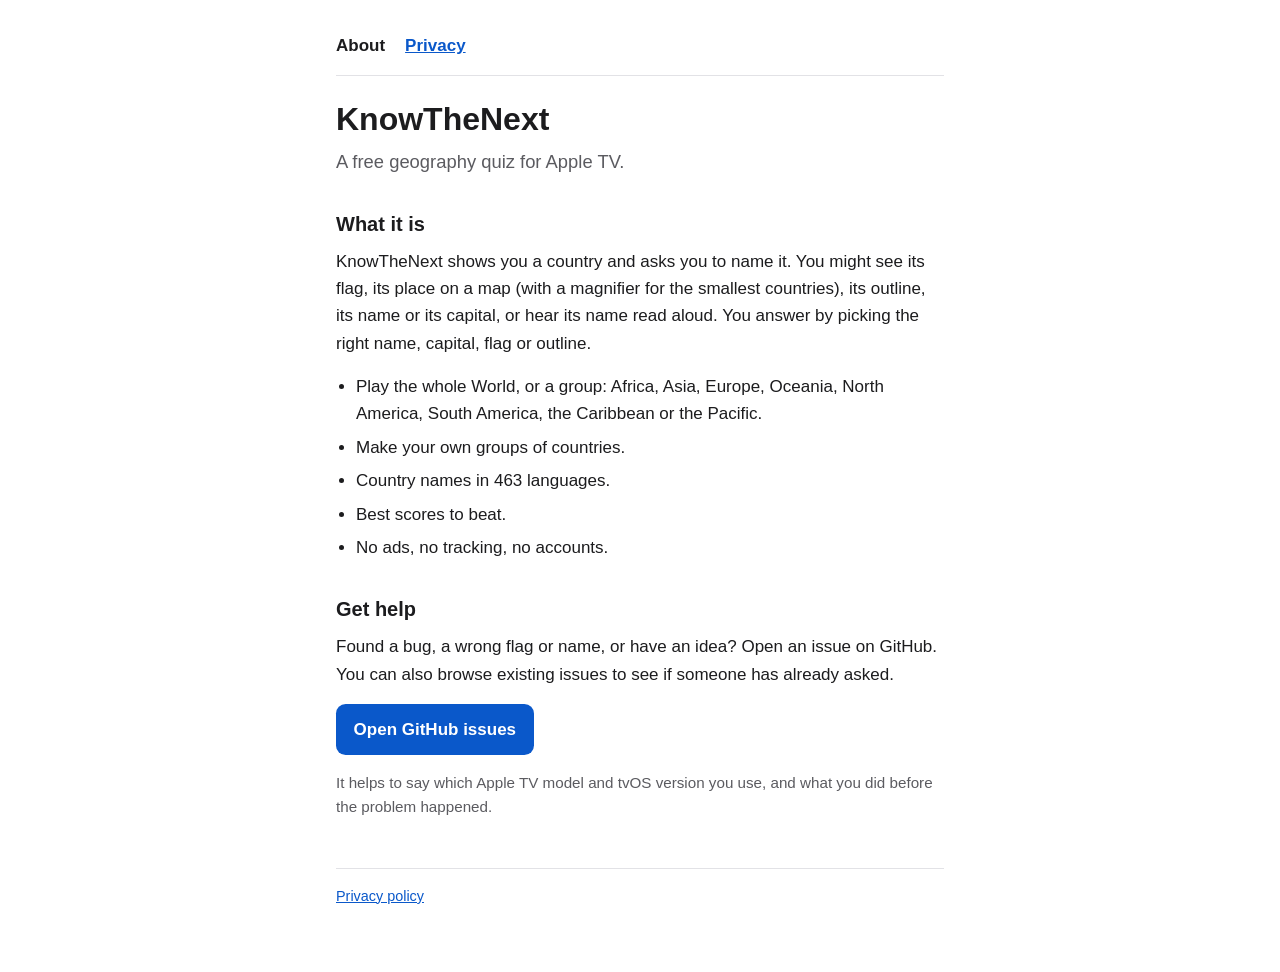
==== about/index.html @ 85c26aa3 "Add About/support and privacy pages Co-Authored-By: Claude Opus 5.5 <noreply@anthropic.com>" ====
<!doctype html>
<html lang="en">
<head>
<meta charset="utf-8">
<meta name="viewport" content="width=device-width, initial-scale=1">
<title>KnowTheNext Support</title>
<meta name="description" content="Support for KnowTheNext, a free geography quiz for Apple TV.">
<link rel="stylesheet" href="/style.css">
</head>
<body>
<main>
<nav><a href="/about/" aria-current="page">About</a><a href="/privacy/">Privacy</a></nav>

<h1>KnowTheNext</h1>
<p class="lede">A free geography quiz for Apple TV.</p>

<h2>What it is</h2>
<p>KnowTheNext shows you a country and asks you to name it. You might see its flag, its place on a map (with a magnifier for the smallest countries), its outline, its name or its capital, or hear its name read aloud. You answer by picking the right name, capital, flag or outline.</p>
<ul>
  <li>Play the whole World, or a group: Africa, Asia, Europe, Oceania, North America, South America, the Caribbean or the Pacific.</li>
  <li>Make your own groups of countries.</li>
  <li>Country names in 463 languages.</li>
  <li>Best scores to beat.</li>
  <li>No ads, no tracking, no accounts.</li>
</ul>

<h2>Get help</h2>
<p>Found a bug, a wrong flag or name, or have an idea? Open an issue on GitHub. You can also browse existing issues to see if someone has already asked.</p>
<p><a class="button" href="https://github.com/KnowTheNext/knowthenext.github.io/issues">Open GitHub issues</a></p>
<p class="meta">It helps to say which Apple TV model and tvOS version you use, and what you did before the problem happened.</p>

<footer>
  <p><a href="/privacy/">Privacy policy</a></p>
</footer>
</main>
</body>
</html>
---- style.css ----
:root {
  color-scheme: light dark;
  --bg: #ffffff;
  --text: #1c1c1e;
  --muted: #5b5b60;
  --link: #0a58ca;
  --rule: #e2e2e6;
}
@media (prefers-color-scheme: dark) {
  :root {
    --bg: #111113;
    --text: #f2f2f4;
    --muted: #a8a8ae;
    --link: #79b0ff;
    --rule: #2c2c30;
  }
}
* { box-sizing: border-box; }
html { -webkit-text-size-adjust: 100%; }
body {
  margin: 0;
  background: var(--bg);
  color: var(--text);
  font-family: -apple-system, BlinkMacSystemFont, "Segoe UI", Roboto, Helvetica, Arial, sans-serif;
  font-size: 1.0625rem;
  line-height: 1.6;
}
main {
  max-width: 40rem;
  margin: 0 auto;
  padding: 2rem 1rem 3rem;
}
nav {
  display: flex;
  gap: 1.25rem;
  padding-bottom: 1rem;
  margin-bottom: 1.5rem;
  border-bottom: 1px solid var(--rule);
  font-weight: 600;
}
nav a[aria-current="page"] { color: var(--text); text-decoration: none; }
h1 { font-size: 2rem; line-height: 1.2; margin: 0 0 0.5rem; }
h2 { font-size: 1.25rem; margin: 2rem 0 0.5rem; }
p, ul { margin: 0 0 1rem; }
ul { padding-left: 1.25rem; }
li { margin-bottom: 0.4rem; }
a { color: var(--link); overflow-wrap: anywhere; }
.lede { font-size: 1.15rem; color: var(--muted); }
.meta { color: var(--muted); font-size: 0.95rem; }
.button {
  display: inline-block;
  padding: 0.75rem 1.1rem;
  border-radius: 0.6rem;
  background: var(--link);
  color: var(--bg);
  font-weight: 600;
  text-decoration: none;
}
footer {
  margin-top: 3rem;
  padding-top: 1rem;
  border-top: 1px solid var(--rule);
  color: var(--muted);
  font-size: 0.9rem;
}
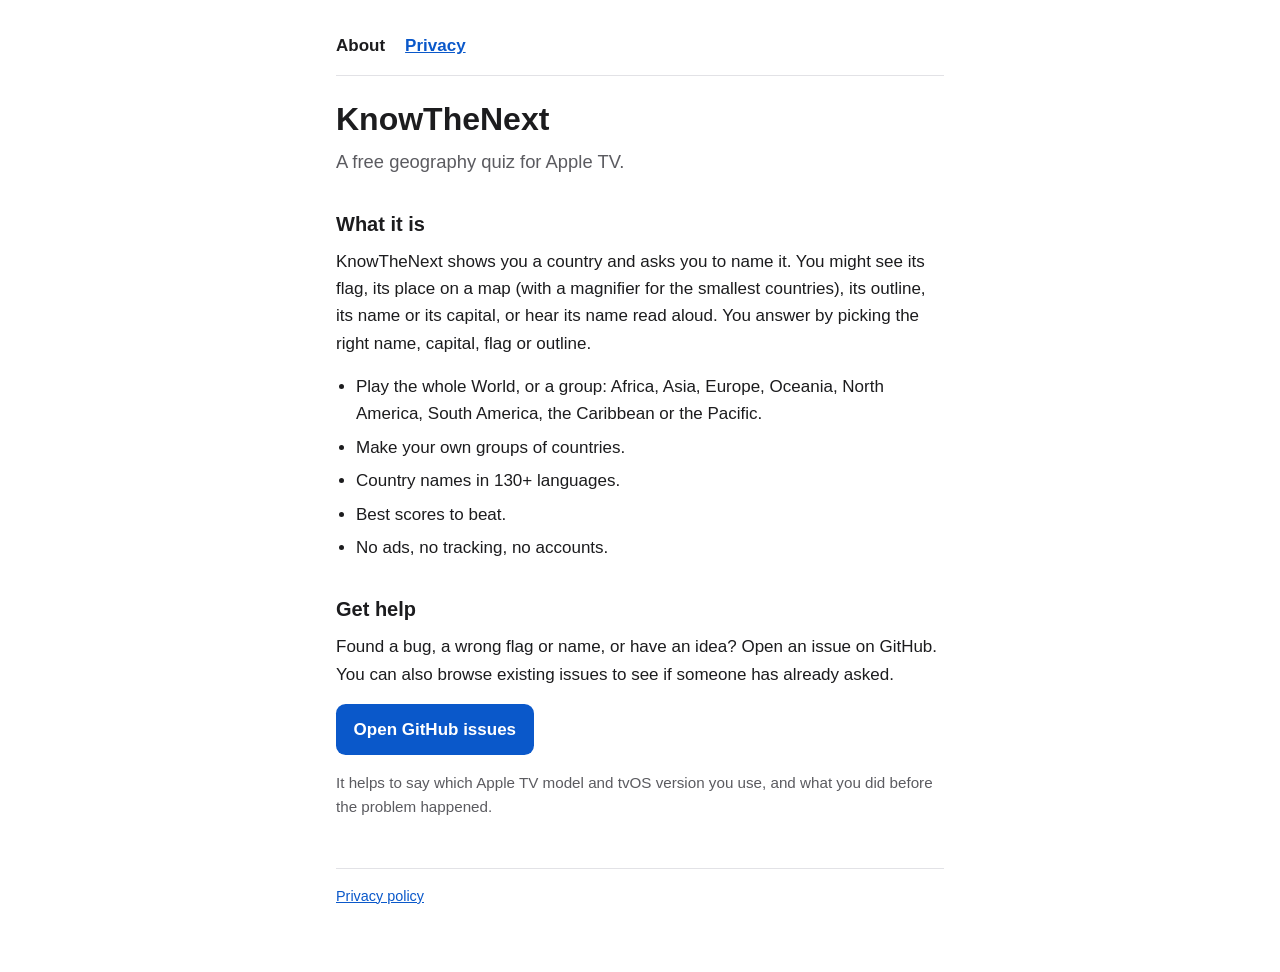
==== commit e590a9d7: "Say 130+ languages, the number the app's language picker offers Co-Authored-By: Claude Opus 5.5 <nor" ====
--- a/about/index.html
+++ b/about/index.html
@@ -19,7 +19,7 @@
 <ul>
   <li>Play the whole World, or a group: Africa, Asia, Europe, Oceania, North America, South America, the Caribbean or the Pacific.</li>
   <li>Make your own groups of countries.</li>
-  <li>Country names in 463 languages.</li>
+  <li>Country names in 130+ languages.</li>
   <li>Best scores to beat.</li>
   <li>No ads, no tracking, no accounts.</li>
 </ul>
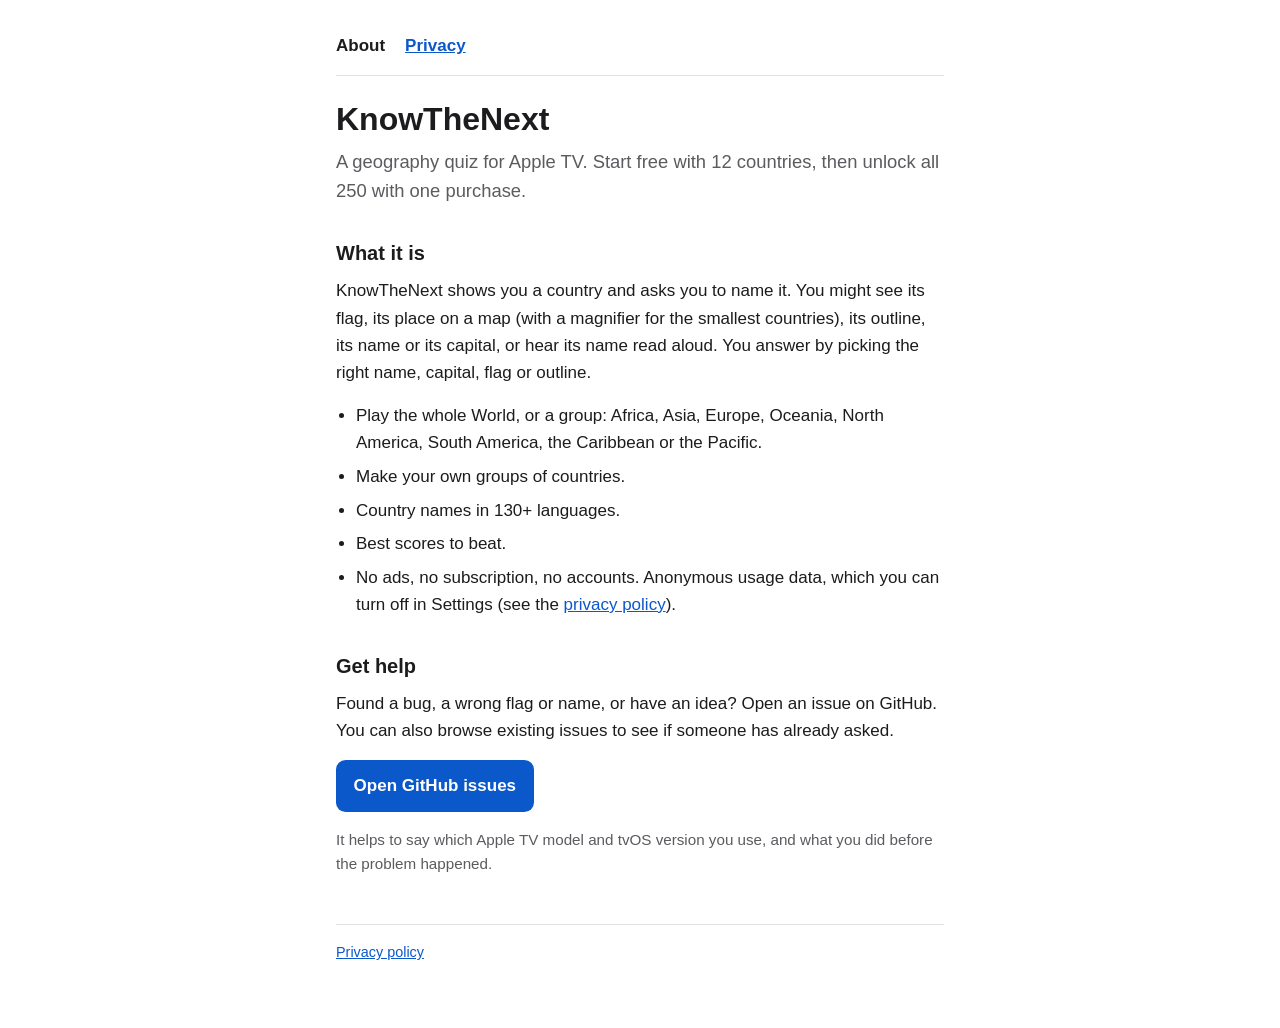
==== commit 1e1c69f1: "Describe the app's anonymous analytics and in-app purchase The privacy policy now says what the app " ====
--- a/about/index.html
+++ b/about/index.html
@@ -4,7 +4,7 @@
 <meta charset="utf-8">
 <meta name="viewport" content="width=device-width, initial-scale=1">
 <title>KnowTheNext Support</title>
-<meta name="description" content="Support for KnowTheNext, a free geography quiz for Apple TV.">
+<meta name="description" content="Support for KnowTheNext, a geography quiz for Apple TV.">
 <link rel="stylesheet" href="/style.css">
 </head>
 <body>
@@ -12,7 +12,7 @@
 <nav><a href="/about/" aria-current="page">About</a><a href="/privacy/">Privacy</a></nav>
 
 <h1>KnowTheNext</h1>
-<p class="lede">A free geography quiz for Apple TV.</p>
+<p class="lede">A geography quiz for Apple TV. Start free with 12 countries, then unlock all 250 with one purchase.</p>
 
 <h2>What it is</h2>
 <p>KnowTheNext shows you a country and asks you to name it. You might see its flag, its place on a map (with a magnifier for the smallest countries), its outline, its name or its capital, or hear its name read aloud. You answer by picking the right name, capital, flag or outline.</p>
@@ -21,7 +21,7 @@
   <li>Make your own groups of countries.</li>
   <li>Country names in 130+ languages.</li>
   <li>Best scores to beat.</li>
-  <li>No ads, no tracking, no accounts.</li>
+  <li>No ads, no subscription, no accounts. Anonymous usage data, which you can turn off in Settings (see the <a href="/privacy/">privacy policy</a>).</li>
 </ul>
 
 <h2>Get help</h2>
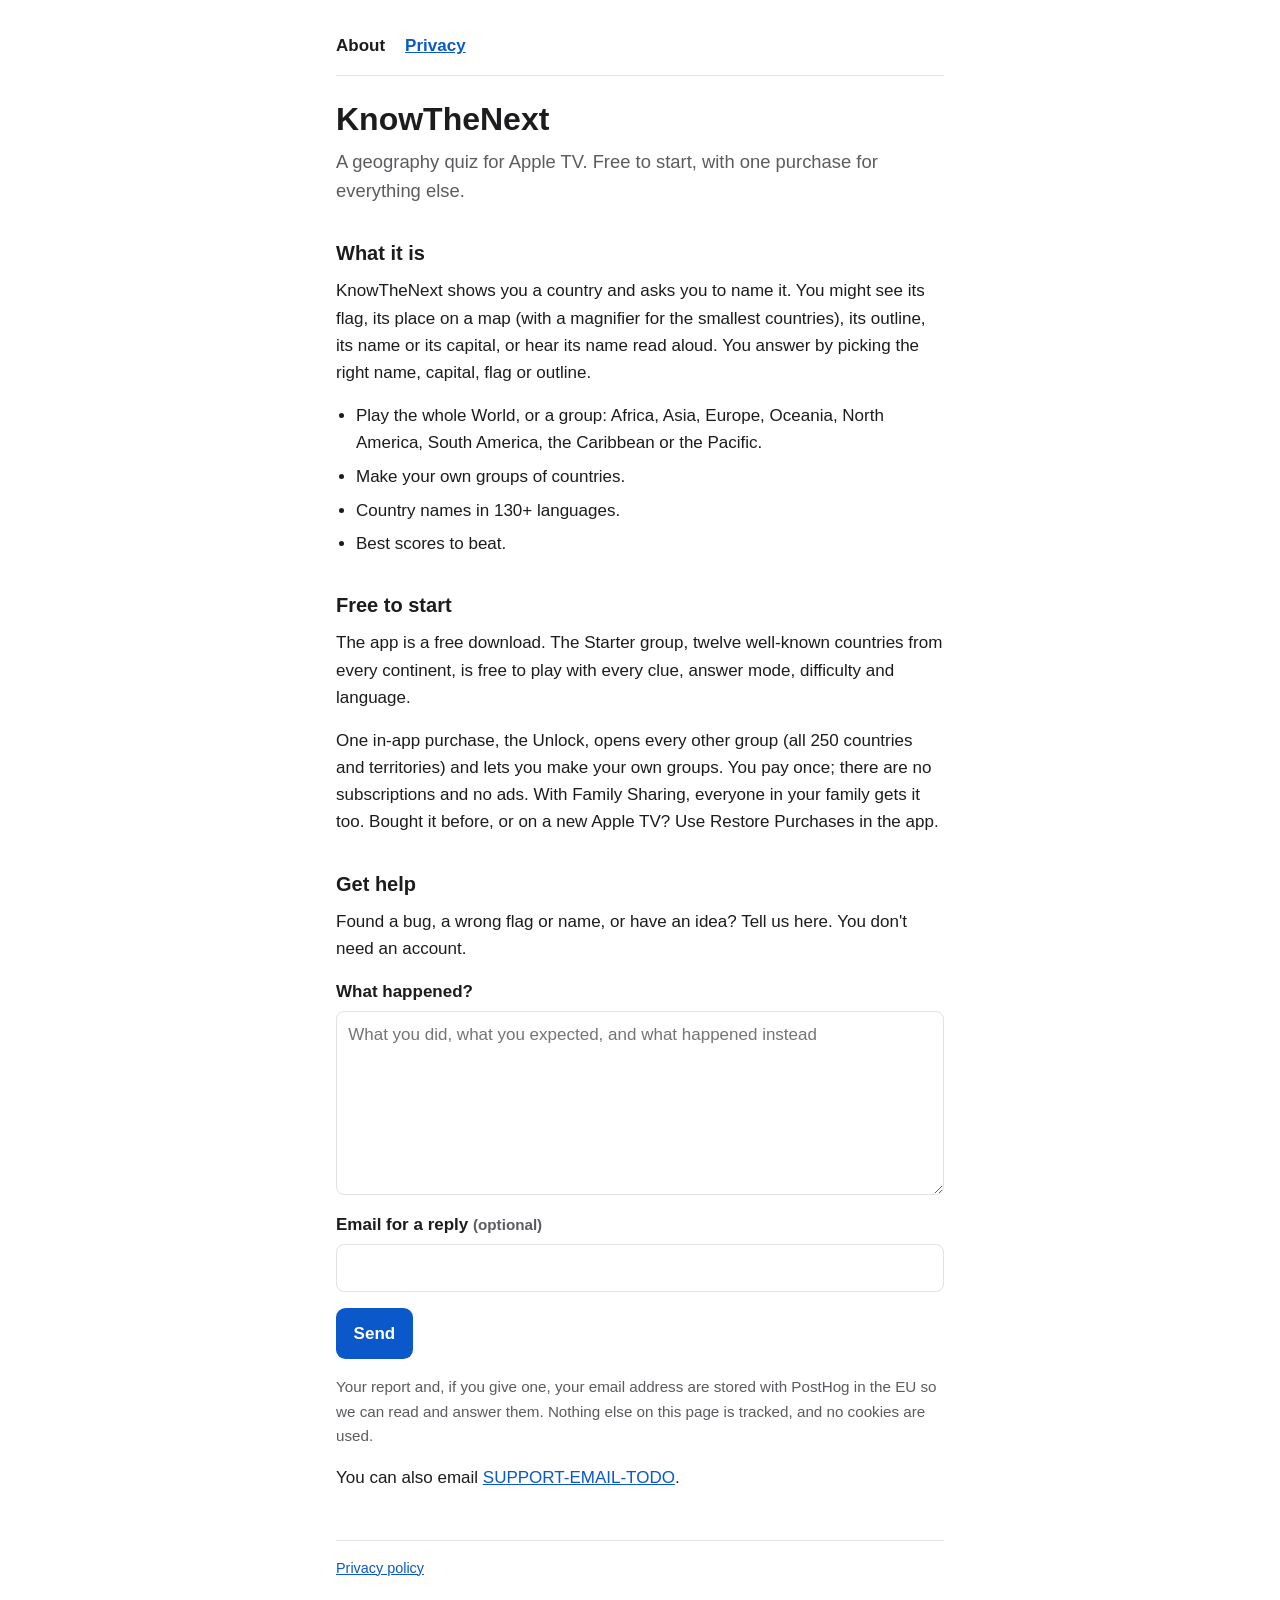
==== commit e95d396d: "Replace the GitHub issues link with a feedback form The support page now has a form (what happened, " ====
--- a/about/index.html
+++ b/about/index.html
@@ -12,7 +12,7 @@
 <nav><a href="/about/" aria-current="page">About</a><a href="/privacy/">Privacy</a></nav>
 
 <h1>KnowTheNext</h1>
-<p class="lede">A geography quiz for Apple TV. Start free with 12 countries, then unlock all 250 with one purchase.</p>
+<p class="lede">A geography quiz for Apple TV. Free to start, with one purchase for everything else.</p>
 
 <h2>What it is</h2>
 <p>KnowTheNext shows you a country and asks you to name it. You might see its flag, its place on a map (with a magnifier for the smallest countries), its outline, its name or its capital, or hear its name read aloud. You answer by picking the right name, capital, flag or outline.</p>
@@ -21,17 +21,31 @@
   <li>Make your own groups of countries.</li>
   <li>Country names in 130+ languages.</li>
   <li>Best scores to beat.</li>
-  <li>No ads, no subscription, no accounts. Anonymous usage data, which you can turn off in Settings (see the <a href="/privacy/">privacy policy</a>).</li>
 </ul>
 
+<h2>Free to start</h2>
+<p>The app is a free download. The Starter group, twelve well-known countries from every continent, is free to play with every clue, answer mode, difficulty and language.</p>
+<p>One in-app purchase, the Unlock, opens every other group (all 250 countries and territories) and lets you make your own groups. You pay once; there are no subscriptions and no ads. With Family Sharing, everyone in your family gets it too. Bought it before, or on a new Apple TV? Use Restore Purchases in the app.</p>
+
 <h2>Get help</h2>
-<p>Found a bug, a wrong flag or name, or have an idea? Open an issue on GitHub. You can also browse existing issues to see if someone has already asked.</p>
-<p><a class="button" href="https://github.com/KnowTheNext/knowthenext.github.io/issues">Open GitHub issues</a></p>
-<p class="meta">It helps to say which Apple TV model and tvOS version you use, and what you did before the problem happened.</p>
+<p>Found a bug, a wrong flag or name, or have an idea? Tell us here. You don't need an account.</p>
+<form id="feedback" class="feedback">
+  <label for="what-happened">What happened?</label>
+  <textarea id="what-happened" name="what-happened" rows="6" maxlength="5000" required placeholder="What you did, what you expected, and what happened instead"></textarea>
+  <label for="email">Email for a reply <span class="meta">(optional)</span></label>
+  <input id="email" name="email" type="email" autocomplete="email" maxlength="200">
+  <p id="feedback-versions" class="meta"></p>
+  <button type="submit" class="button">Send</button>
+  <p id="feedback-status" class="meta" role="status" aria-live="polite"></p>
+</form>
+<p class="meta">Your report and, if you give one, your email address are stored with PostHog in the EU so we can read and answer them. Nothing else on this page is tracked, and no cookies are used.</p>
+<!-- TODO(#47): the support email address is not decided yet. Replace both placeholders below. -->
+<p>You can also email <a href="mailto:SUPPORT-EMAIL-TODO">SUPPORT-EMAIL-TODO</a>.</p>
 
 <footer>
   <p><a href="/privacy/">Privacy policy</a></p>
 </footer>
 </main>
+<script src="/feedback.js" defer></script>
 </body>
 </html>
--- a/style.css
+++ b/style.css
@@ -63,3 +63,20 @@
   color: var(--muted);
   font-size: 0.9rem;
 }
+.feedback { margin: 0 0 1rem; }
+.feedback label { display: block; font-weight: 600; margin: 0 0 0.35rem; }
+.feedback textarea, .feedback input {
+  display: block;
+  width: 100%;
+  margin: 0 0 1rem;
+  padding: 0.6rem 0.7rem;
+  border: 1px solid var(--rule);
+  border-radius: 0.5rem;
+  background: var(--bg);
+  color: var(--text);
+  font: inherit;
+}
+.feedback textarea { resize: vertical; }
+.feedback button { border: 0; font: inherit; font-weight: 600; cursor: pointer; }
+.feedback button:disabled { opacity: 0.6; cursor: default; }
+.feedback #feedback-status { margin-top: 0.75rem; }
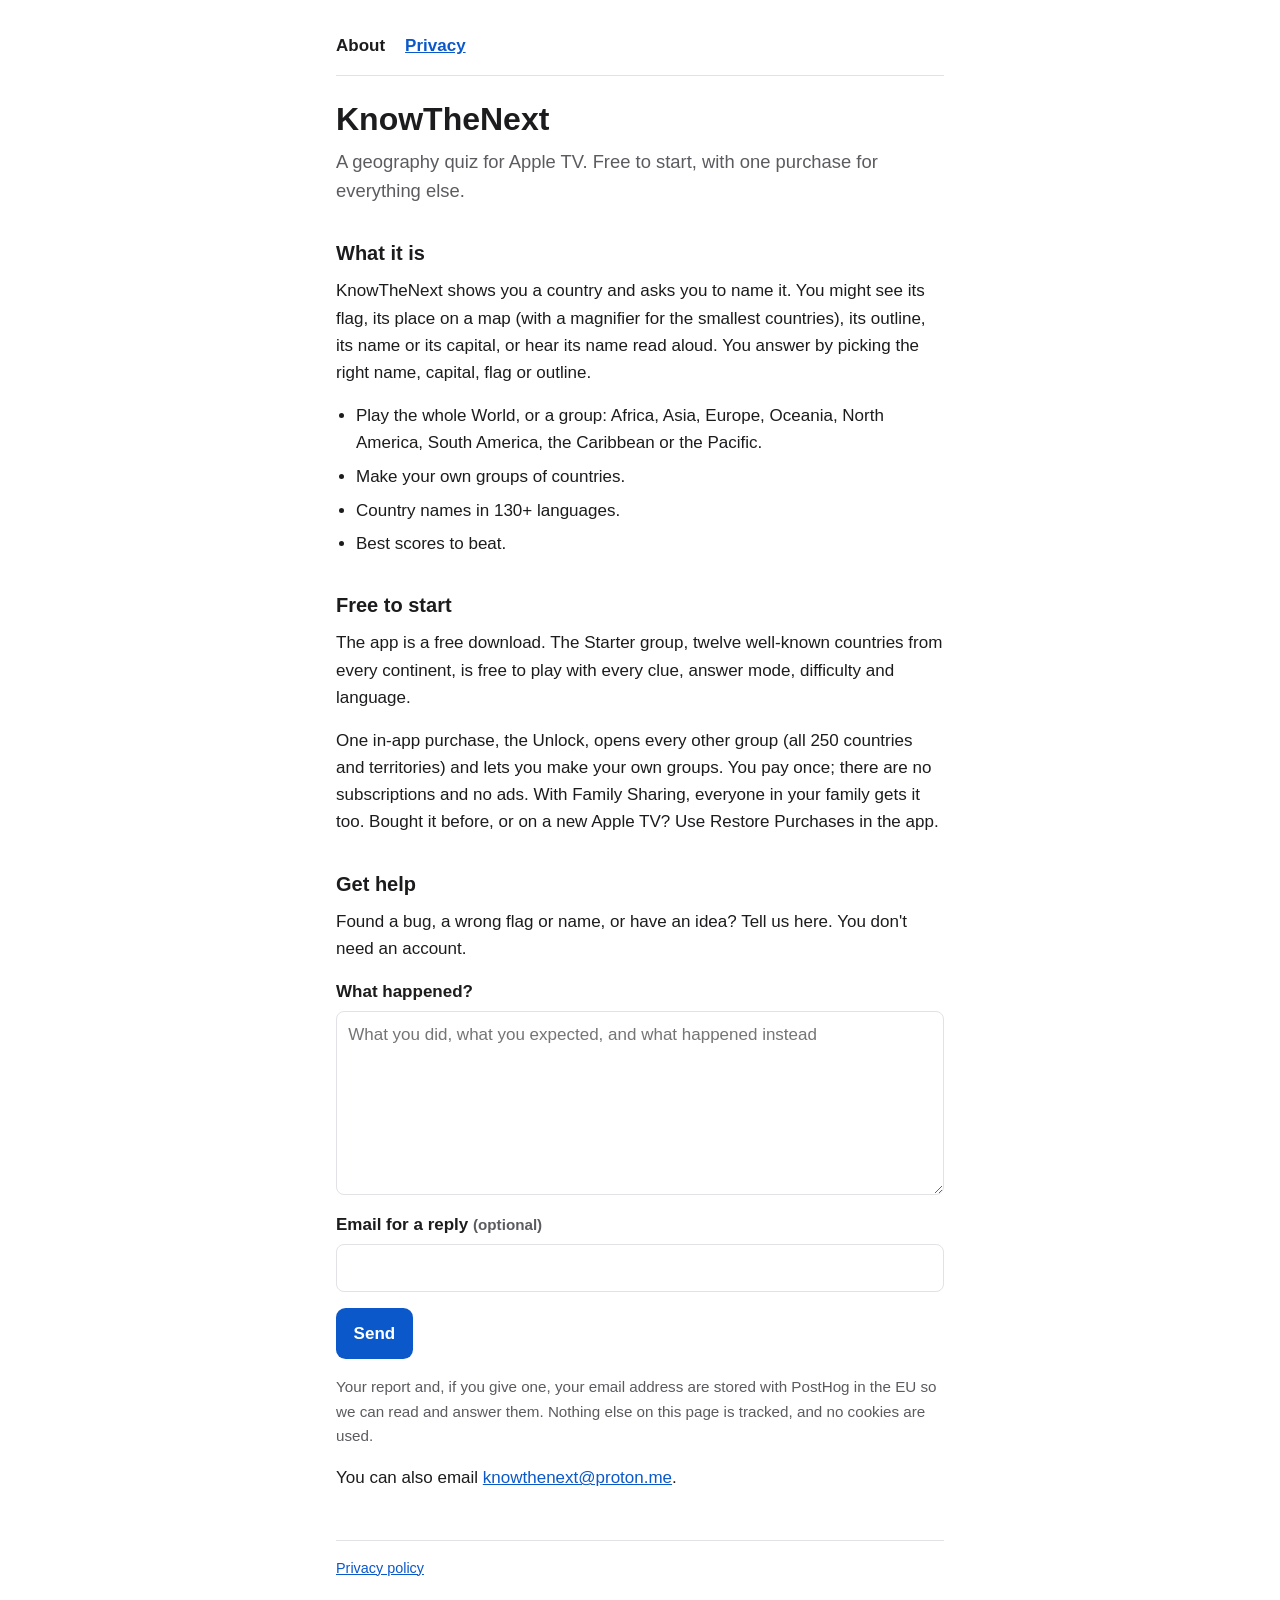
==== commit 1834c7ed: "Add the support email to the support page Co-Authored-By: Claude Opus 5.5 <noreply@anthropic.com>" ====
--- a/about/index.html
+++ b/about/index.html
@@ -39,8 +39,7 @@
   <p id="feedback-status" class="meta" role="status" aria-live="polite"></p>
 </form>
 <p class="meta">Your report and, if you give one, your email address are stored with PostHog in the EU so we can read and answer them. Nothing else on this page is tracked, and no cookies are used.</p>
-<!-- TODO(#47): the support email address is not decided yet. Replace both placeholders below. -->
-<p>You can also email <a href="mailto:SUPPORT-EMAIL-TODO">SUPPORT-EMAIL-TODO</a>.</p>
+<p>You can also email <a href="mailto:knowthenext@proton.me">knowthenext@proton.me</a>.</p>
 
 <footer>
   <p><a href="/privacy/">Privacy policy</a></p>
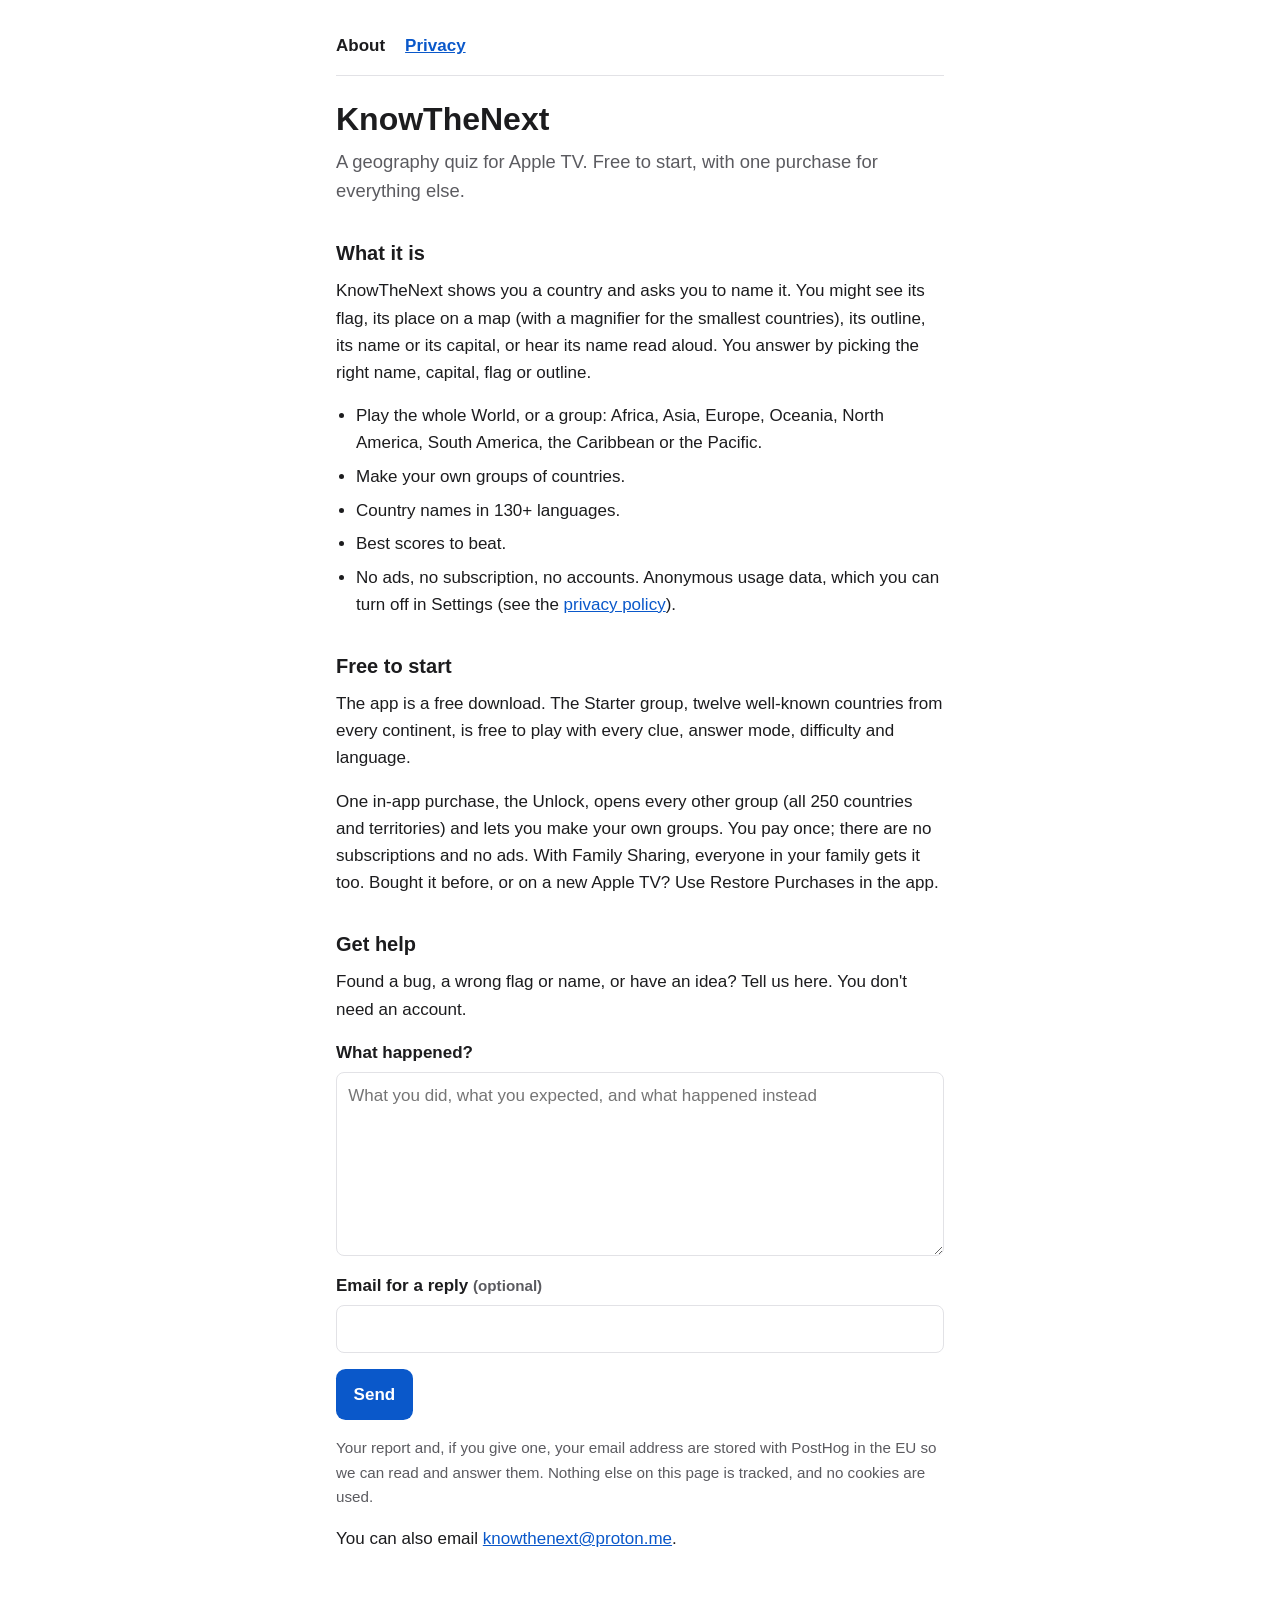
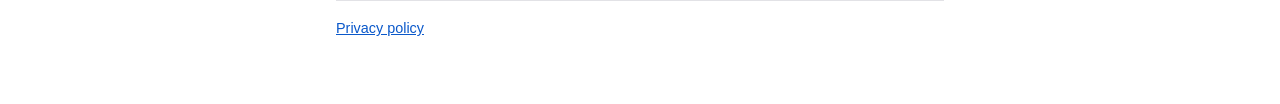
==== commit a3ec94a6: "Merge main into privacy-analytics Co-Authored-By: Claude Opus 5.5 <noreply@anthropic.com>" ====
--- a/about/index.html
+++ b/about/index.html
@@ -21,6 +21,7 @@
   <li>Make your own groups of countries.</li>
   <li>Country names in 130+ languages.</li>
   <li>Best scores to beat.</li>
+  <li>No ads, no subscription, no accounts. Anonymous usage data, which you can turn off in Settings (see the <a href="/privacy/">privacy policy</a>).</li>
 </ul>
 
 <h2>Free to start</h2>
